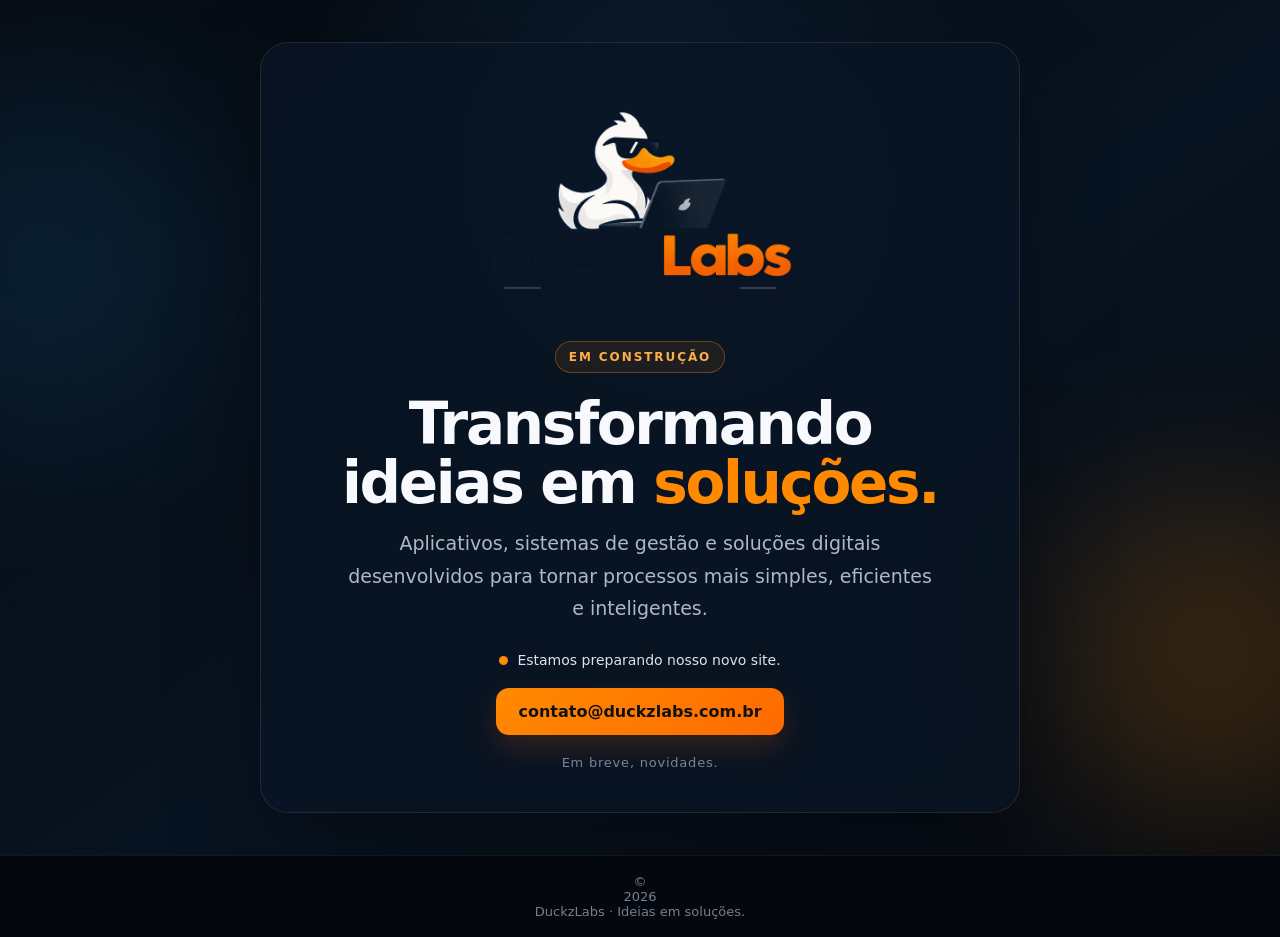
==== index.html @ 5539d2c0 "Oi" ====
<!doctype html>
<html lang="pt-BR">
<head>
  <meta charset="utf-8">
  <meta name="viewport" content="width=device-width, initial-scale=1">
  <meta name="theme-color" content="#07111f">
  <meta name="description" content="DuckzLabs — aplicativos, sistemas de gestão e soluções digitais sob medida.">
  <title>DuckzLabs | Ideias em soluções</title>
  <link rel="icon" href="duckzlabs-logo.png">
  <link rel="stylesheet" href="style.css">
</head>
<body>
  <main class="hero">
    <div class="glow glow-one"></div>
    <div class="glow glow-two"></div>

    <section class="card">
      <img class="logo" src="duckzlabs-logo.png" alt="DuckzLabs">
      <span class="badge">EM CONSTRUÇÃO</span>

      <h1>Transformando ideias em <span>soluções.</span></h1>

      <p class="lead">
        Aplicativos, sistemas de gestão e soluções digitais desenvolvidos
        para tornar processos mais simples, eficientes e inteligentes.
      </p>

      <div class="status">
        <span class="dot"></span>
        Estamos preparando nosso novo site.
      </div>

      <a class="button" href="mailto:contato@duckzlabs.com.br">
        contato@duckzlabs.com.br
      </a>

      <p class="soon">Em breve, novidades.</p>
    </section>
  </main>

  <footer>
    © <span id="year"></span> DuckzLabs · Ideias em soluções.
  </footer>

  <script>
    document.getElementById("year").textContent = new Date().getFullYear();
  </script>
</body>
</html>
---- style.css ----
* {
  box-sizing: border-box;
}

:root {
  --bg: #050b13;
  --panel: rgba(10, 21, 36, .78);
  --navy: #0d2035;
  --text: #f7f9fc;
  --muted: #aeb9c7;
  --orange: #ff8a00;
  --orange2: #ff6a00;
  --border: rgba(255,255,255,.09);
}

html, body {
  margin: 0;
  min-height: 100%;
  font-family: Inter, ui-sans-serif, system-ui, -apple-system, BlinkMacSystemFont,
    "Segoe UI", sans-serif;
  background: var(--bg);
  color: var(--text);
}

body {
  min-height: 100vh;
  display: flex;
  flex-direction: column;
  overflow-x: hidden;
}

.hero {
  position: relative;
  min-height: calc(100vh - 62px);
  display: grid;
  place-items: center;
  padding: 42px 20px;
  overflow: hidden;
  background:
    radial-gradient(circle at 50% 15%, rgba(30, 75, 115, .25), transparent 35%),
    linear-gradient(145deg, #050a11 0%, #081321 55%, #050a11 100%);
}

.glow {
  position: absolute;
  border-radius: 999px;
  filter: blur(90px);
  opacity: .2;
  pointer-events: none;
}

.glow-one {
  width: 330px;
  height: 330px;
  background: var(--orange);
  right: -100px;
  bottom: 4%;
}

.glow-two {
  width: 380px;
  height: 380px;
  background: #1b6397;
  left: -150px;
  top: 8%;
}

.card {
  position: relative;
  z-index: 1;
  width: min(760px, 100%);
  padding: 46px 38px 42px;
  text-align: center;
  border: 1px solid var(--border);
  border-radius: 28px;
  background: var(--panel);
  box-shadow: 0 30px 90px rgba(0,0,0,.35);
  backdrop-filter: blur(16px);
}

.logo {
  display: block;
  width: min(390px, 90%);
  max-height: 230px;
  object-fit: contain;
  margin: 0 auto 22px;
  border-radius: 18px;
}

.badge {
  display: inline-block;
  padding: 8px 13px;
  border: 1px solid rgba(255,138,0,.35);
  border-radius: 999px;
  background: rgba(255,138,0,.09);
  color: #ffad49;
  font-size: 12px;
  font-weight: 800;
  letter-spacing: .16em;
}

h1 {
  margin: 22px auto 14px;
  max-width: 650px;
  font-size: clamp(34px, 6vw, 58px);
  line-height: 1.02;
  letter-spacing: -.04em;
}

h1 span {
  color: var(--orange);
}

.lead {
  max-width: 600px;
  margin: 0 auto;
  color: var(--muted);
  font-size: clamp(16px, 2.4vw, 19px);
  line-height: 1.7;
}

.status {
  display: flex;
  justify-content: center;
  align-items: center;
  gap: 9px;
  margin: 28px 0 20px;
  color: #dbe3ed;
  font-size: 14px;
}

.dot {
  width: 9px;
  height: 9px;
  border-radius: 50%;
  background: var(--orange);
  box-shadow: 0 0 0 0 rgba(255,138,0,.5);
  animation: pulse 2s infinite;
}

.button {
  display: inline-block;
  padding: 14px 22px;
  border-radius: 13px;
  background: linear-gradient(135deg, var(--orange), var(--orange2));
  color: #111;
  text-decoration: none;
  font-weight: 800;
  transition: transform .2s ease, box-shadow .2s ease;
  box-shadow: 0 12px 30px rgba(255,106,0,.18);
}

.button:hover {
  transform: translateY(-2px);
  box-shadow: 0 16px 36px rgba(255,106,0,.28);
}

.soon {
  margin: 20px 0 0;
  color: #778596;
  font-size: 13px;
  letter-spacing: .06em;
}

footer {
  min-height: 62px;
  display: grid;
  place-items: center;
  padding: 18px;
  border-top: 1px solid rgba(255,255,255,.06);
  background: #04080e;
  color: #718092;
  text-align: center;
  font-size: 13px;
}

@keyframes pulse {
  0% { box-shadow: 0 0 0 0 rgba(255,138,0,.5); }
  70% { box-shadow: 0 0 0 9px rgba(255,138,0,0); }
  100% { box-shadow: 0 0 0 0 rgba(255,138,0,0); }
}

@media (max-width: 600px) {
  .hero { padding: 20px 14px; }
  .card { padding: 28px 18px 30px; border-radius: 22px; }
  .logo { width: 95%; }
}
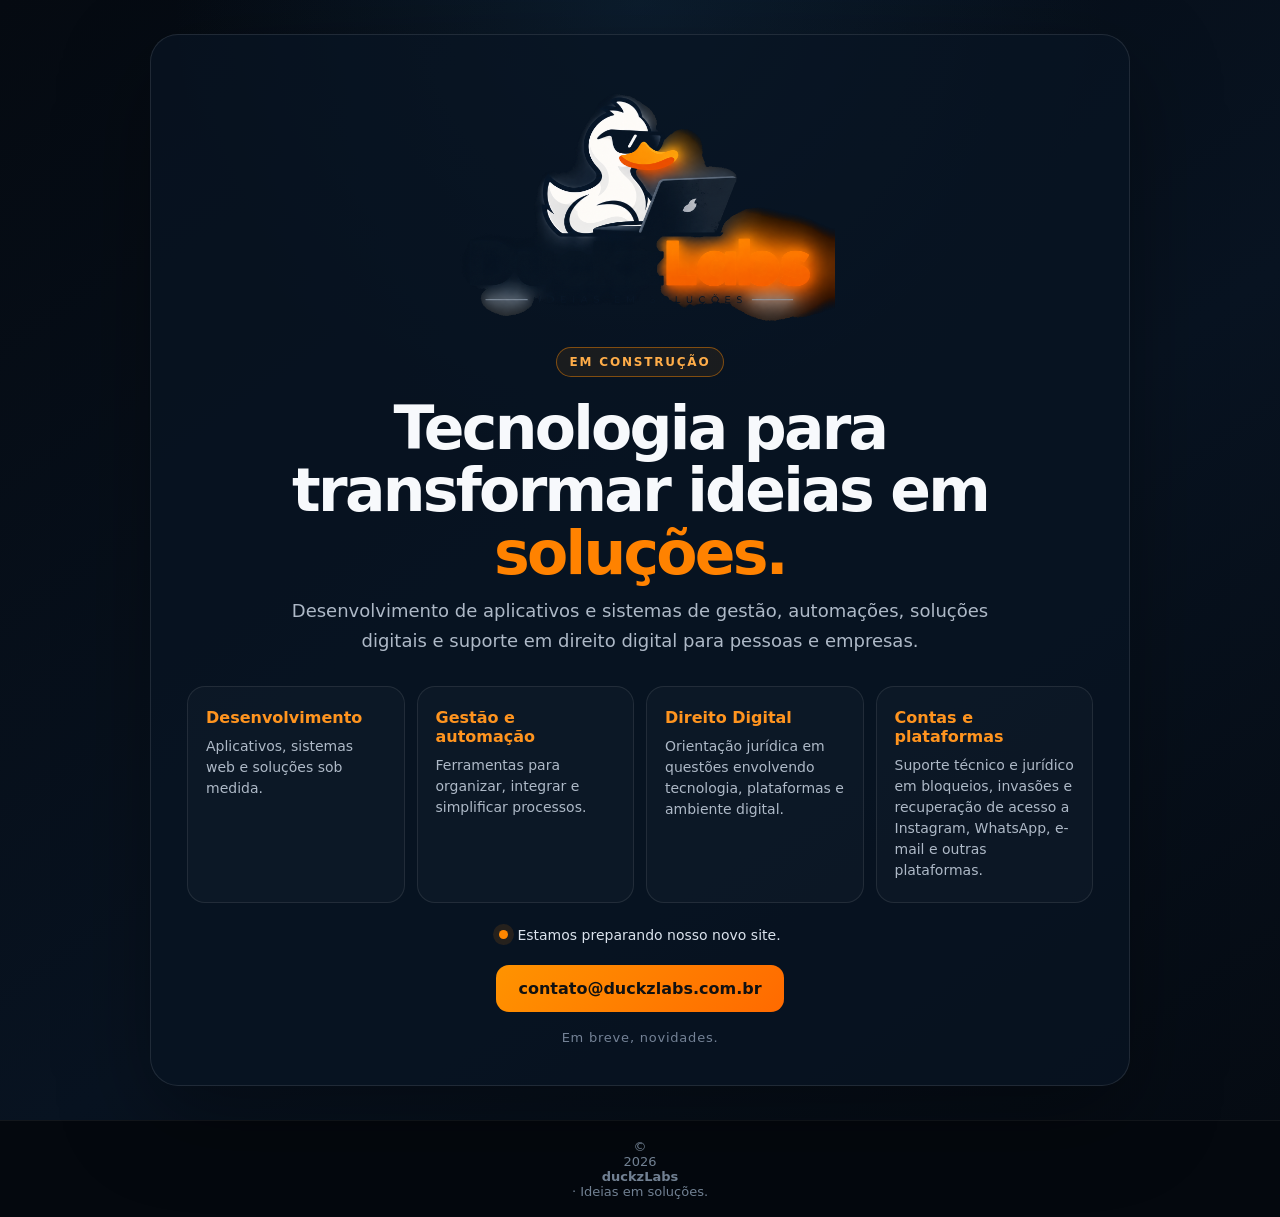
==== commit afa64ad8: "Atualização site duckzLabs v2" ====
--- a/index.html
+++ b/index.html
@@ -1,49 +1,21 @@
-<!doctype html>
-<html lang="pt-BR">
-<head>
-  <meta charset="utf-8">
-  <meta name="viewport" content="width=device-width, initial-scale=1">
-  <meta name="theme-color" content="#07111f">
-  <meta name="description" content="DuckzLabs — aplicativos, sistemas de gestão e soluções digitais sob medida.">
-  <title>DuckzLabs | Ideias em soluções</title>
-  <link rel="icon" href="duckzlabs-logo.png">
-  <link rel="stylesheet" href="style.css">
-</head>
-<body>
-  <main class="hero">
-    <div class="glow glow-one"></div>
-    <div class="glow glow-two"></div>
-
-    <section class="card">
-      <img class="logo" src="duckzlabs-logo.png" alt="DuckzLabs">
-      <span class="badge">EM CONSTRUÇÃO</span>
-
-      <h1>Transformando ideias em <span>soluções.</span></h1>
-
-      <p class="lead">
-        Aplicativos, sistemas de gestão e soluções digitais desenvolvidos
-        para tornar processos mais simples, eficientes e inteligentes.
-      </p>
-
-      <div class="status">
-        <span class="dot"></span>
-        Estamos preparando nosso novo site.
-      </div>
-
-      <a class="button" href="mailto:contato@duckzlabs.com.br">
-        contato@duckzlabs.com.br
-      </a>
-
-      <p class="soon">Em breve, novidades.</p>
-    </section>
-  </main>
-
-  <footer>
-    © <span id="year"></span> DuckzLabs · Ideias em soluções.
-  </footer>
-
-  <script>
-    document.getElementById("year").textContent = new Date().getFullYear();
-  </script>
-</body>
-</html>
+<!doctype html><html lang="pt-BR"><head>
+<meta charset="utf-8"><meta name="viewport" content="width=device-width,initial-scale=1"><meta name="theme-color" content="#050b13">
+<title>duckzLabs | Tecnologia e Direito Digital</title>
+<meta name="description" content="duckzLabs: aplicativos, sistemas de gestão, automações, tecnologia e suporte em direito digital.">
+<link rel="icon" href="/favicon.ico" sizes="any"><link rel="icon" type="image/png" sizes="32x32" href="/favicon-32x32.png"><link rel="apple-touch-icon" href="/apple-touch-icon.png">
+<meta property="og:type" content="website"><meta property="og:locale" content="pt_BR"><meta property="og:site_name" content="duckzLabs">
+<meta property="og:title" content="duckzLabs | Tecnologia e Direito Digital"><meta property="og:description" content="Aplicativos, sistemas de gestão, automações e suporte em direito digital.">
+<meta property="og:url" content="https://duckzlabs.com.br/"><meta property="og:image" content="https://duckzlabs.com.br/og-image.jpg"><meta property="og:image:width" content="1200"><meta property="og:image:height" content="630"><meta name="twitter:card" content="summary_large_image">
+<link rel="stylesheet" href="style.css"></head><body><main><section class="hero">
+<img class="brand" src="duckzlabs-logo-transparent.png" alt="duckzLabs"><span class="badge">EM CONSTRUÇÃO</span>
+<h1>Tecnologia para transformar ideias em <em>soluções.</em></h1>
+<p class="intro">Desenvolvimento de aplicativos e sistemas de gestão, automações, soluções digitais e suporte em direito digital para pessoas e empresas.</p>
+<div class="services">
+<article><b>Desenvolvimento</b><span>Aplicativos, sistemas web e soluções sob medida.</span></article>
+<article><b>Gestão e automação</b><span>Ferramentas para organizar, integrar e simplificar processos.</span></article>
+<article><b>Direito Digital</b><span>Orientação jurídica em questões envolvendo tecnologia, plataformas e ambiente digital.</span></article>
+<article><b>Contas e plataformas</b><span>Suporte técnico e jurídico em bloqueios, invasões e recuperação de acesso a Instagram, WhatsApp, e-mail e outras plataformas.</span></article>
+</div><p class="status"><i></i> Estamos preparando nosso novo site.</p>
+<a class="cta" href="mailto:contato@duckzlabs.com.br">contato@duckzlabs.com.br</a><p class="soon">Em breve, novidades.</p>
+</section></main><footer>© <span id="year"></span> <strong>duckzLabs</strong> · Ideias em soluções.</footer>
+<script>document.getElementById("year").textContent=new Date().getFullYear()</script></body></html>
--- a/style.css
+++ b/style.css
@@ -1,187 +1 @@
-* {
-  box-sizing: border-box;
-}
-
-:root {
-  --bg: #050b13;
-  --panel: rgba(10, 21, 36, .78);
-  --navy: #0d2035;
-  --text: #f7f9fc;
-  --muted: #aeb9c7;
-  --orange: #ff8a00;
-  --orange2: #ff6a00;
-  --border: rgba(255,255,255,.09);
-}
-
-html, body {
-  margin: 0;
-  min-height: 100%;
-  font-family: Inter, ui-sans-serif, system-ui, -apple-system, BlinkMacSystemFont,
-    "Segoe UI", sans-serif;
-  background: var(--bg);
-  color: var(--text);
-}
-
-body {
-  min-height: 100vh;
-  display: flex;
-  flex-direction: column;
-  overflow-x: hidden;
-}
-
-.hero {
-  position: relative;
-  min-height: calc(100vh - 62px);
-  display: grid;
-  place-items: center;
-  padding: 42px 20px;
-  overflow: hidden;
-  background:
-    radial-gradient(circle at 50% 15%, rgba(30, 75, 115, .25), transparent 35%),
-    linear-gradient(145deg, #050a11 0%, #081321 55%, #050a11 100%);
-}
-
-.glow {
-  position: absolute;
-  border-radius: 999px;
-  filter: blur(90px);
-  opacity: .2;
-  pointer-events: none;
-}
-
-.glow-one {
-  width: 330px;
-  height: 330px;
-  background: var(--orange);
-  right: -100px;
-  bottom: 4%;
-}
-
-.glow-two {
-  width: 380px;
-  height: 380px;
-  background: #1b6397;
-  left: -150px;
-  top: 8%;
-}
-
-.card {
-  position: relative;
-  z-index: 1;
-  width: min(760px, 100%);
-  padding: 46px 38px 42px;
-  text-align: center;
-  border: 1px solid var(--border);
-  border-radius: 28px;
-  background: var(--panel);
-  box-shadow: 0 30px 90px rgba(0,0,0,.35);
-  backdrop-filter: blur(16px);
-}
-
-.logo {
-  display: block;
-  width: min(390px, 90%);
-  max-height: 230px;
-  object-fit: contain;
-  margin: 0 auto 22px;
-  border-radius: 18px;
-}
-
-.badge {
-  display: inline-block;
-  padding: 8px 13px;
-  border: 1px solid rgba(255,138,0,.35);
-  border-radius: 999px;
-  background: rgba(255,138,0,.09);
-  color: #ffad49;
-  font-size: 12px;
-  font-weight: 800;
-  letter-spacing: .16em;
-}
-
-h1 {
-  margin: 22px auto 14px;
-  max-width: 650px;
-  font-size: clamp(34px, 6vw, 58px);
-  line-height: 1.02;
-  letter-spacing: -.04em;
-}
-
-h1 span {
-  color: var(--orange);
-}
-
-.lead {
-  max-width: 600px;
-  margin: 0 auto;
-  color: var(--muted);
-  font-size: clamp(16px, 2.4vw, 19px);
-  line-height: 1.7;
-}
-
-.status {
-  display: flex;
-  justify-content: center;
-  align-items: center;
-  gap: 9px;
-  margin: 28px 0 20px;
-  color: #dbe3ed;
-  font-size: 14px;
-}
-
-.dot {
-  width: 9px;
-  height: 9px;
-  border-radius: 50%;
-  background: var(--orange);
-  box-shadow: 0 0 0 0 rgba(255,138,0,.5);
-  animation: pulse 2s infinite;
-}
-
-.button {
-  display: inline-block;
-  padding: 14px 22px;
-  border-radius: 13px;
-  background: linear-gradient(135deg, var(--orange), var(--orange2));
-  color: #111;
-  text-decoration: none;
-  font-weight: 800;
-  transition: transform .2s ease, box-shadow .2s ease;
-  box-shadow: 0 12px 30px rgba(255,106,0,.18);
-}
-
-.button:hover {
-  transform: translateY(-2px);
-  box-shadow: 0 16px 36px rgba(255,106,0,.28);
-}
-
-.soon {
-  margin: 20px 0 0;
-  color: #778596;
-  font-size: 13px;
-  letter-spacing: .06em;
-}
-
-footer {
-  min-height: 62px;
-  display: grid;
-  place-items: center;
-  padding: 18px;
-  border-top: 1px solid rgba(255,255,255,.06);
-  background: #04080e;
-  color: #718092;
-  text-align: center;
-  font-size: 13px;
-}
-
-@keyframes pulse {
-  0% { box-shadow: 0 0 0 0 rgba(255,138,0,.5); }
-  70% { box-shadow: 0 0 0 9px rgba(255,138,0,0); }
-  100% { box-shadow: 0 0 0 0 rgba(255,138,0,0); }
-}
-
-@media (max-width: 600px) {
-  .hero { padding: 20px 14px; }
-  .card { padding: 28px 18px 30px; border-radius: 22px; }
-  .logo { width: 95%; }
-}
+*{box-sizing:border-box}html,body{margin:0;min-height:100%;font-family:Inter,ui-sans-serif,system-ui,-apple-system,"Segoe UI",sans-serif;background:#050b13;color:#f7f9fc}body{min-height:100vh;background:radial-gradient(circle at 50% 0,rgba(29,76,116,.24),transparent 34%),linear-gradient(145deg,#050a11,#081321 55%,#050a11)}main{min-height:calc(100vh - 64px);display:grid;place-items:center;padding:34px 18px}.hero{width:min(980px,100%);text-align:center;padding:40px 36px;border:1px solid rgba(255,255,255,.1);border-radius:28px;background:rgba(9,20,35,.76);box-shadow:0 30px 90px rgba(0,0,0,.35)}.brand{display:block;width:min(440px,92%);max-height:260px;object-fit:contain;margin:0 auto 12px}.badge{display:inline-block;padding:7px 13px;border:1px solid rgba(255,138,0,.45);border-radius:999px;color:#ffad49;background:rgba(255,138,0,.08);font-size:12px;font-weight:800;letter-spacing:.15em}h1{max-width:780px;margin:20px auto 12px;font-size:clamp(35px,6vw,60px);line-height:1.04;letter-spacing:-.045em}h1 em{font-style:normal;color:#ff8200}.intro{max-width:760px;margin:0 auto;color:#aeb9c7;font-size:18px;line-height:1.65}.services{display:grid;grid-template-columns:repeat(4,1fr);gap:12px;margin:30px 0 24px;text-align:left}.services article{padding:21px 18px;border:1px solid rgba(255,255,255,.09);border-radius:18px;background:rgba(255,255,255,.025)}.services b{display:block;margin-bottom:9px;color:#ff941f}.services span{color:#aeb9c7;font-size:14px;line-height:1.5}.status{display:flex;align-items:center;justify-content:center;gap:9px;color:#dbe3ed;font-size:14px}.status i{width:9px;height:9px;border-radius:50%;background:#ff8700;box-shadow:0 0 0 6px rgba(255,135,0,.12)}.cta{display:inline-block;margin-top:8px;padding:14px 22px;border-radius:13px;background:linear-gradient(135deg,#ff9300,#ff6a00);color:#111;text-decoration:none;font-weight:800}.soon{color:#748296;font-size:13px;letter-spacing:.06em;margin:18px 0 0}footer{min-height:64px;display:grid;place-items:center;padding:18px;border-top:1px solid rgba(255,255,255,.06);background:#04080e;color:#718092;text-align:center;font-size:13px}@media(max-width:800px){.services{grid-template-columns:1fr 1fr}}@media(max-width:520px){main{padding:14px}.hero{padding:27px 16px}.brand{width:100%;max-height:200px}.services{grid-template-columns:1fr}.intro{font-size:16px}h1{font-size:38px}}
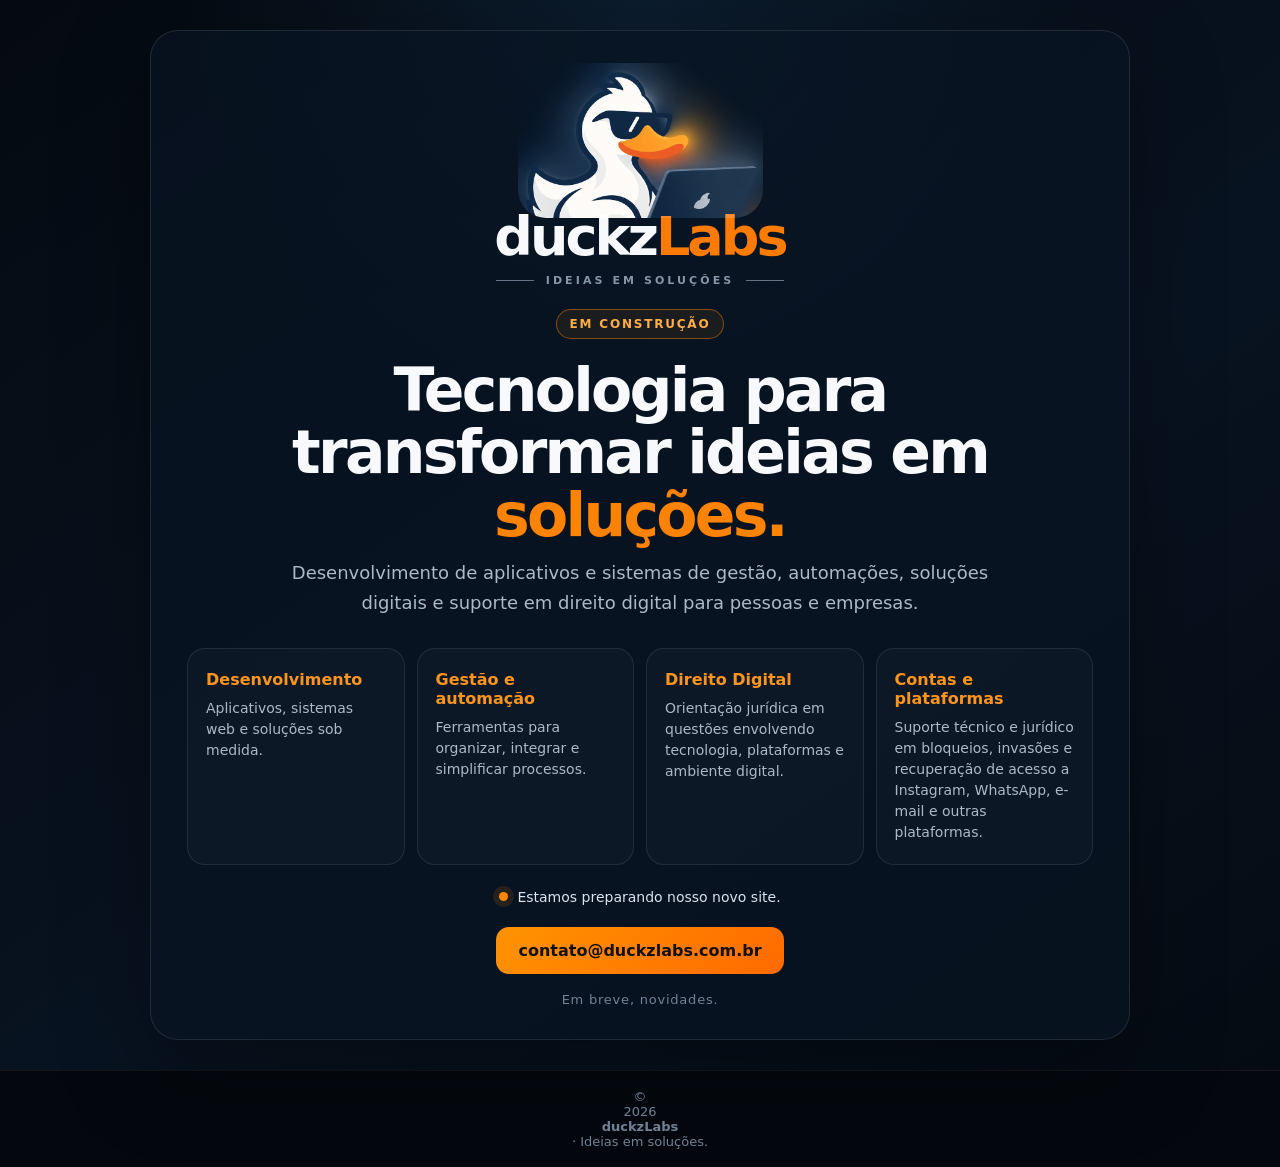
==== commit 60e48d9d: "Atualização site duckzLabs v2" ====
--- a/index.html
+++ b/index.html
@@ -5,9 +5,15 @@
 <link rel="icon" href="/favicon.ico" sizes="any"><link rel="icon" type="image/png" sizes="32x32" href="/favicon-32x32.png"><link rel="apple-touch-icon" href="/apple-touch-icon.png">
 <meta property="og:type" content="website"><meta property="og:locale" content="pt_BR"><meta property="og:site_name" content="duckzLabs">
 <meta property="og:title" content="duckzLabs | Tecnologia e Direito Digital"><meta property="og:description" content="Aplicativos, sistemas de gestão, automações e suporte em direito digital.">
-<meta property="og:url" content="https://duckzlabs.com.br/"><meta property="og:image" content="https://duckzlabs.com.br/og-image.jpg"><meta property="og:image:width" content="1200"><meta property="og:image:height" content="630"><meta name="twitter:card" content="summary_large_image">
-<link rel="stylesheet" href="style.css"></head><body><main><section class="hero">
-<img class="brand" src="duckzlabs-logo-transparent.png" alt="duckzLabs"><span class="badge">EM CONSTRUÇÃO</span>
+<meta property="og:url" content="https://duckzlabs.com.br/"><meta property="og:image" content="https://duckzlabs.com.br/og-image.jpg"><meta name="twitter:card" content="summary_large_image">
+<link rel="stylesheet" href="style.css"></head><body>
+<main><section class="hero">
+<div class="identity">
+  <img src="duckz-mascot.jpg" alt="Mascote duckzLabs" class="mascot">
+  <div class="wordmark"><span>duckz</span><strong>Labs</strong></div>
+  <div class="tagline"><i></i> IDEIAS EM SOLUÇÕES <i></i></div>
+</div>
+<span class="badge">EM CONSTRUÇÃO</span>
 <h1>Tecnologia para transformar ideias em <em>soluções.</em></h1>
 <p class="intro">Desenvolvimento de aplicativos e sistemas de gestão, automações, soluções digitais e suporte em direito digital para pessoas e empresas.</p>
 <div class="services">
@@ -15,7 +21,10 @@
 <article><b>Gestão e automação</b><span>Ferramentas para organizar, integrar e simplificar processos.</span></article>
 <article><b>Direito Digital</b><span>Orientação jurídica em questões envolvendo tecnologia, plataformas e ambiente digital.</span></article>
 <article><b>Contas e plataformas</b><span>Suporte técnico e jurídico em bloqueios, invasões e recuperação de acesso a Instagram, WhatsApp, e-mail e outras plataformas.</span></article>
-</div><p class="status"><i></i> Estamos preparando nosso novo site.</p>
-<a class="cta" href="mailto:contato@duckzlabs.com.br">contato@duckzlabs.com.br</a><p class="soon">Em breve, novidades.</p>
-</section></main><footer>© <span id="year"></span> <strong>duckzLabs</strong> · Ideias em soluções.</footer>
+</div>
+<p class="status"><i></i> Estamos preparando nosso novo site.</p>
+<a class="cta" href="mailto:contato@duckzlabs.com.br">contato@duckzlabs.com.br</a>
+<p class="soon">Em breve, novidades.</p>
+</section></main>
+<footer>© <span id="year"></span> <strong>duckzLabs</strong> · Ideias em soluções.</footer>
 <script>document.getElementById("year").textContent=new Date().getFullYear()</script></body></html>
--- a/style.css
+++ b/style.css
@@ -1 +1 @@
-*{box-sizing:border-box}html,body{margin:0;min-height:100%;font-family:Inter,ui-sans-serif,system-ui,-apple-system,"Segoe UI",sans-serif;background:#050b13;color:#f7f9fc}body{min-height:100vh;background:radial-gradient(circle at 50% 0,rgba(29,76,116,.24),transparent 34%),linear-gradient(145deg,#050a11,#081321 55%,#050a11)}main{min-height:calc(100vh - 64px);display:grid;place-items:center;padding:34px 18px}.hero{width:min(980px,100%);text-align:center;padding:40px 36px;border:1px solid rgba(255,255,255,.1);border-radius:28px;background:rgba(9,20,35,.76);box-shadow:0 30px 90px rgba(0,0,0,.35)}.brand{display:block;width:min(440px,92%);max-height:260px;object-fit:contain;margin:0 auto 12px}.badge{display:inline-block;padding:7px 13px;border:1px solid rgba(255,138,0,.45);border-radius:999px;color:#ffad49;background:rgba(255,138,0,.08);font-size:12px;font-weight:800;letter-spacing:.15em}h1{max-width:780px;margin:20px auto 12px;font-size:clamp(35px,6vw,60px);line-height:1.04;letter-spacing:-.045em}h1 em{font-style:normal;color:#ff8200}.intro{max-width:760px;margin:0 auto;color:#aeb9c7;font-size:18px;line-height:1.65}.services{display:grid;grid-template-columns:repeat(4,1fr);gap:12px;margin:30px 0 24px;text-align:left}.services article{padding:21px 18px;border:1px solid rgba(255,255,255,.09);border-radius:18px;background:rgba(255,255,255,.025)}.services b{display:block;margin-bottom:9px;color:#ff941f}.services span{color:#aeb9c7;font-size:14px;line-height:1.5}.status{display:flex;align-items:center;justify-content:center;gap:9px;color:#dbe3ed;font-size:14px}.status i{width:9px;height:9px;border-radius:50%;background:#ff8700;box-shadow:0 0 0 6px rgba(255,135,0,.12)}.cta{display:inline-block;margin-top:8px;padding:14px 22px;border-radius:13px;background:linear-gradient(135deg,#ff9300,#ff6a00);color:#111;text-decoration:none;font-weight:800}.soon{color:#748296;font-size:13px;letter-spacing:.06em;margin:18px 0 0}footer{min-height:64px;display:grid;place-items:center;padding:18px;border-top:1px solid rgba(255,255,255,.06);background:#04080e;color:#718092;text-align:center;font-size:13px}@media(max-width:800px){.services{grid-template-columns:1fr 1fr}}@media(max-width:520px){main{padding:14px}.hero{padding:27px 16px}.brand{width:100%;max-height:200px}.services{grid-template-columns:1fr}.intro{font-size:16px}h1{font-size:38px}}+*{box-sizing:border-box}html,body{margin:0;min-height:100%;font-family:Inter,ui-sans-serif,system-ui,-apple-system,"Segoe UI",sans-serif;background:#050b13;color:#f7f9fc}body{background:radial-gradient(circle at 50% 0,rgba(29,76,116,.24),transparent 34%),linear-gradient(145deg,#050a11,#081321 55%,#050a11)}main{min-height:calc(100vh - 64px);display:grid;place-items:center;padding:30px 18px}.hero{width:min(980px,100%);text-align:center;padding:32px 36px;border:1px solid rgba(255,255,255,.1);border-radius:28px;background:rgba(9,20,35,.76);box-shadow:0 30px 90px rgba(0,0,0,.35)}.identity{margin:0 auto 22px}.mascot{display:block;width:245px;height:155px;object-fit:cover;object-position:center 30%;margin:0 auto -8px;border-radius:28px;mix-blend-mode:screen}.wordmark{font-size:54px;font-weight:900;line-height:1;letter-spacing:-.055em}.wordmark span{color:#f7f9fc}.wordmark strong{color:#ff7b00}.tagline{display:flex;align-items:center;justify-content:center;gap:12px;margin-top:10px;color:#8795a8;font-size:11px;font-weight:700;letter-spacing:.28em}.tagline i{display:block;width:38px;height:1px;background:#647286}.badge{display:inline-block;padding:7px 13px;border:1px solid rgba(255,138,0,.45);border-radius:999px;color:#ffad49;background:rgba(255,138,0,.08);font-size:12px;font-weight:800;letter-spacing:.15em}h1{max-width:780px;margin:20px auto 12px;font-size:clamp(35px,6vw,60px);line-height:1.04;letter-spacing:-.045em}h1 em{font-style:normal;color:#ff8200}.intro{max-width:760px;margin:0 auto;color:#aeb9c7;font-size:18px;line-height:1.65}.services{display:grid;grid-template-columns:repeat(4,1fr);gap:12px;margin:30px 0 24px;text-align:left}.services article{padding:21px 18px;border:1px solid rgba(255,255,255,.09);border-radius:18px;background:rgba(255,255,255,.025)}.services b{display:block;margin-bottom:9px;color:#ff941f}.services span{color:#aeb9c7;font-size:14px;line-height:1.5}.status{display:flex;align-items:center;justify-content:center;gap:9px;color:#dbe3ed;font-size:14px}.status>i{width:9px;height:9px;border-radius:50%;background:#ff8700;box-shadow:0 0 0 6px rgba(255,135,0,.12)}.cta{display:inline-block;margin-top:8px;padding:14px 22px;border-radius:13px;background:linear-gradient(135deg,#ff9300,#ff6a00);color:#111;text-decoration:none;font-weight:800}.soon{color:#748296;font-size:13px;letter-spacing:.06em;margin:18px 0 0}footer{min-height:64px;display:grid;place-items:center;padding:18px;border-top:1px solid rgba(255,255,255,.06);background:#04080e;color:#718092;text-align:center;font-size:13px}@media(max-width:800px){.services{grid-template-columns:1fr 1fr}}@media(max-width:520px){main{padding:12px}.hero{padding:24px 15px}.services{grid-template-columns:1fr}.intro{font-size:16px}h1{font-size:38px}.wordmark{font-size:44px}.mascot{width:210px;height:135px}}
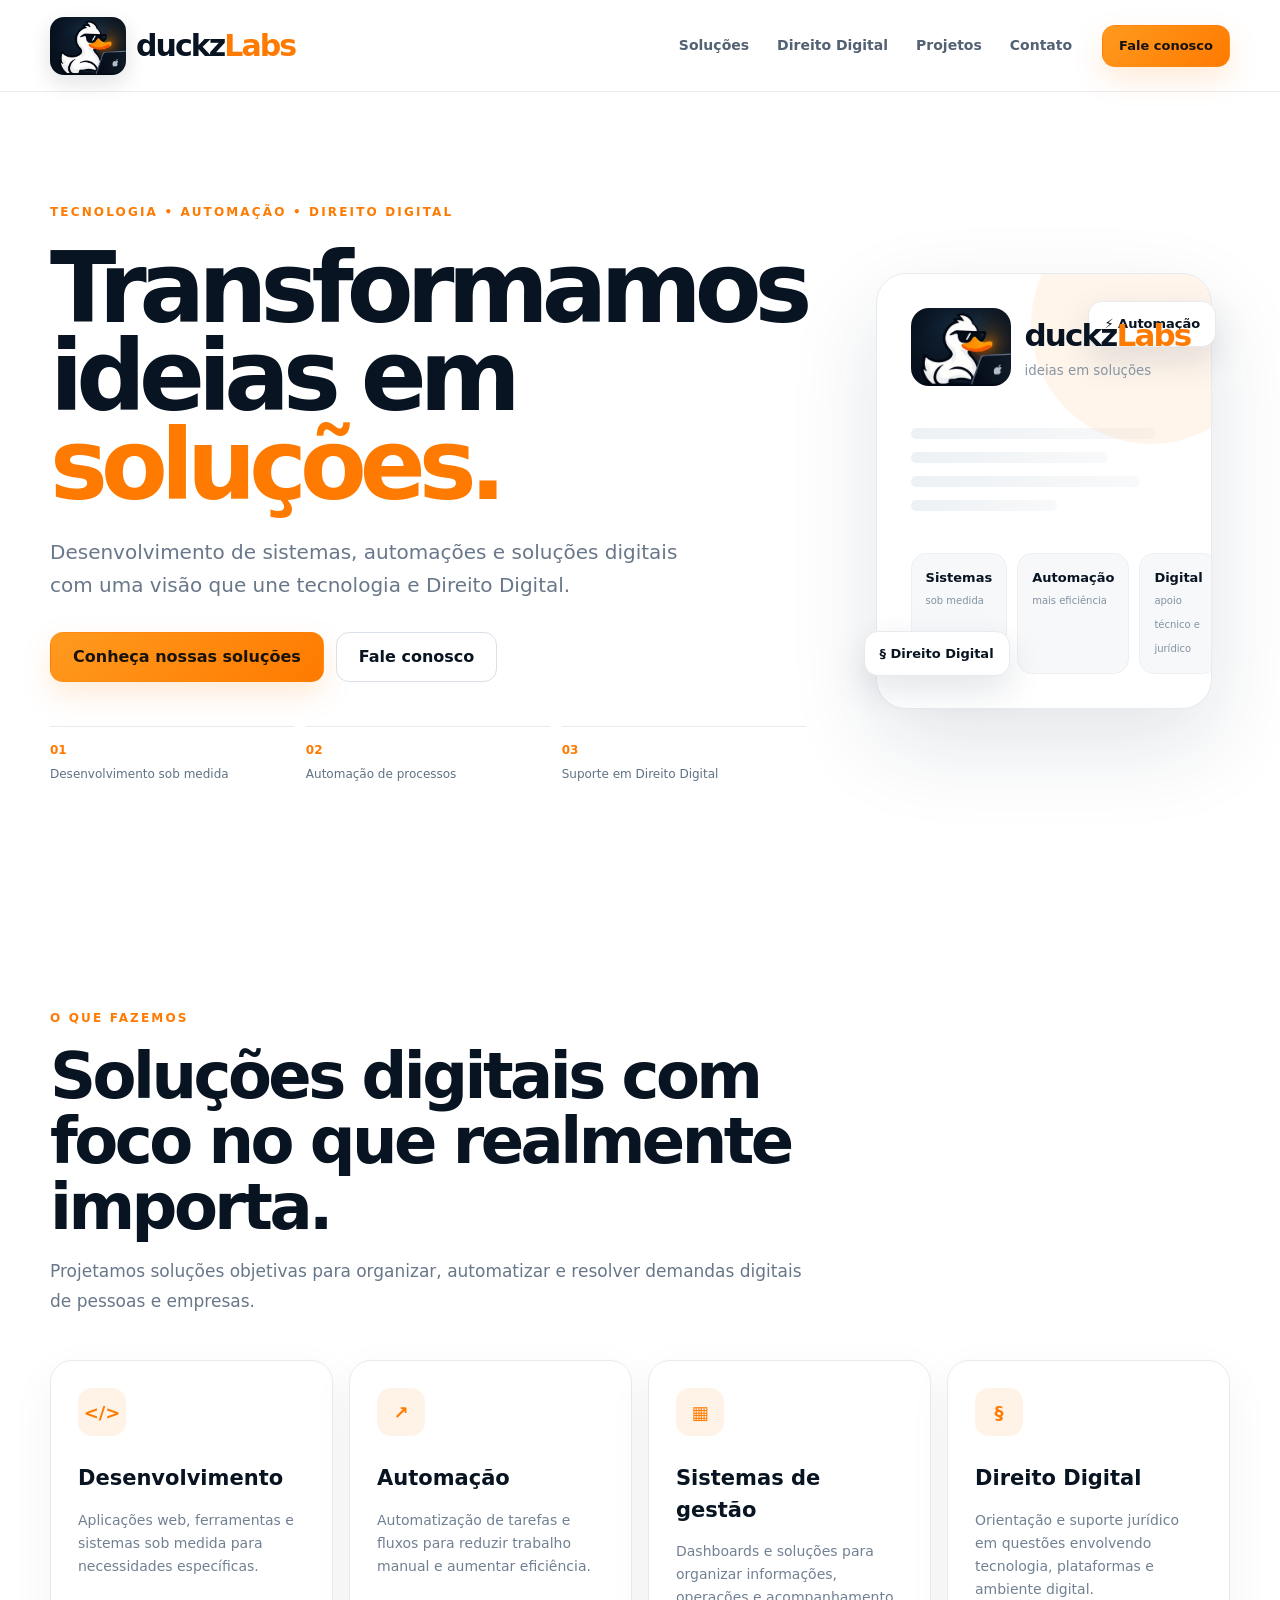
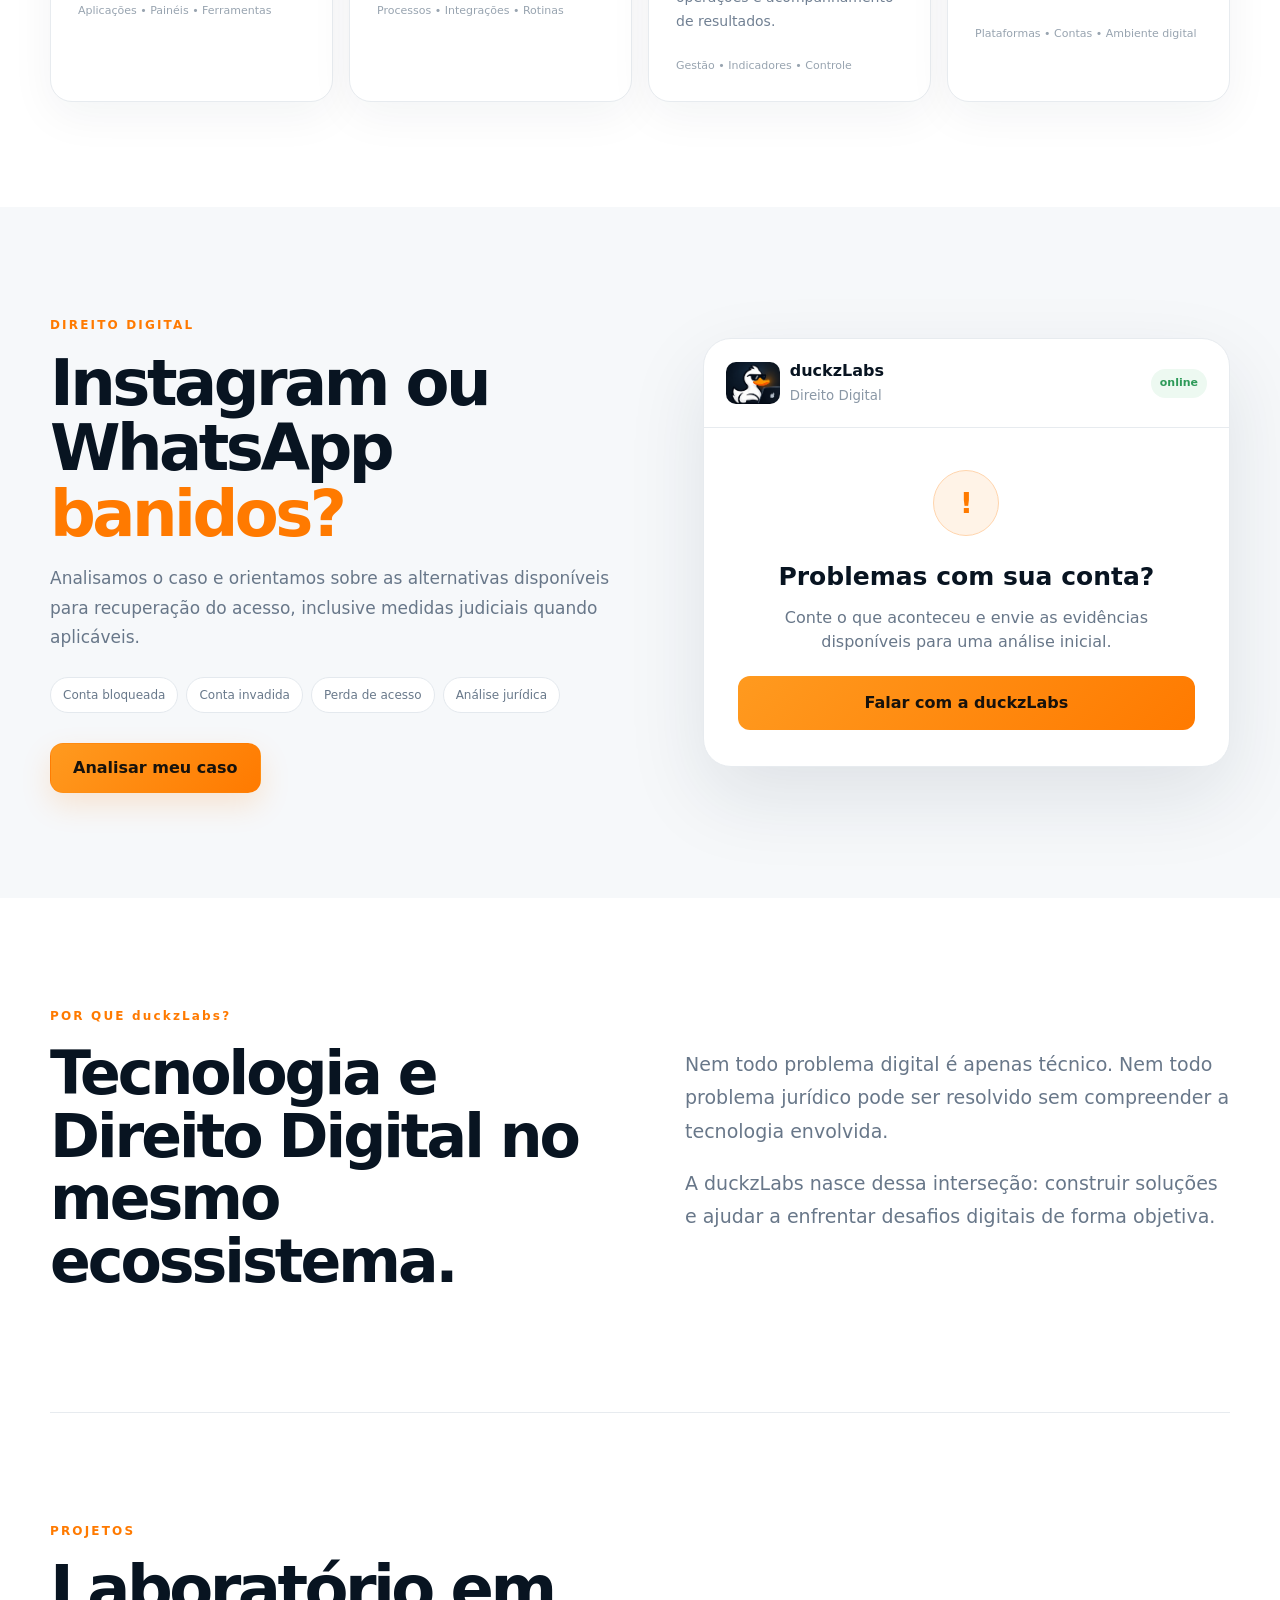
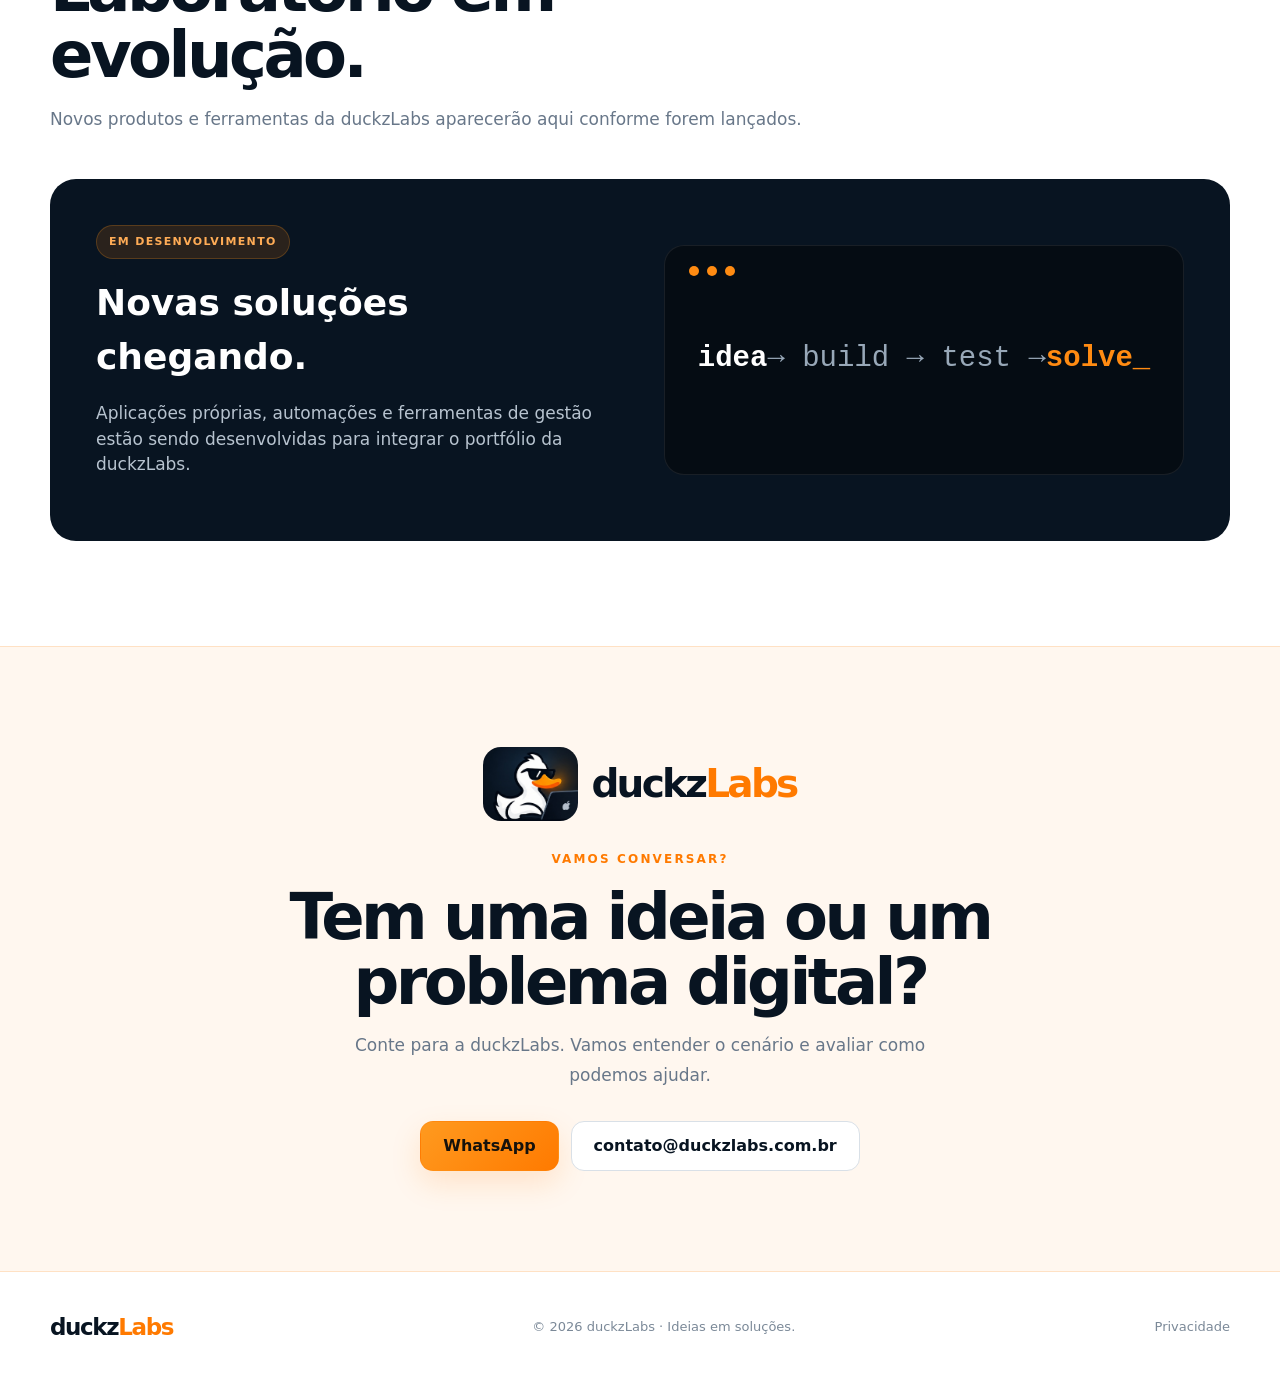
==== commit 0a593bf3: "Atualiza site duckzLabs para versão clara" ====
--- a/index.html
+++ b/index.html
@@ -1,30 +1,16 @@
-<!doctype html><html lang="pt-BR"><head>
-<meta charset="utf-8"><meta name="viewport" content="width=device-width,initial-scale=1"><meta name="theme-color" content="#050b13">
-<title>duckzLabs | Tecnologia e Direito Digital</title>
-<meta name="description" content="duckzLabs: aplicativos, sistemas de gestão, automações, tecnologia e suporte em direito digital.">
-<link rel="icon" href="/favicon.ico" sizes="any"><link rel="icon" type="image/png" sizes="32x32" href="/favicon-32x32.png"><link rel="apple-touch-icon" href="/apple-touch-icon.png">
-<meta property="og:type" content="website"><meta property="og:locale" content="pt_BR"><meta property="og:site_name" content="duckzLabs">
-<meta property="og:title" content="duckzLabs | Tecnologia e Direito Digital"><meta property="og:description" content="Aplicativos, sistemas de gestão, automações e suporte em direito digital.">
-<meta property="og:url" content="https://duckzlabs.com.br/"><meta property="og:image" content="https://duckzlabs.com.br/og-image.jpg"><meta name="twitter:card" content="summary_large_image">
-<link rel="stylesheet" href="style.css"></head><body>
-<main><section class="hero">
-<div class="identity">
-  <img src="duckz-mascot.jpg" alt="Mascote duckzLabs" class="mascot">
-  <div class="wordmark"><span>duckz</span><strong>Labs</strong></div>
-  <div class="tagline"><i></i> IDEIAS EM SOLUÇÕES <i></i></div>
-</div>
-<span class="badge">EM CONSTRUÇÃO</span>
-<h1>Tecnologia para transformar ideias em <em>soluções.</em></h1>
-<p class="intro">Desenvolvimento de aplicativos e sistemas de gestão, automações, soluções digitais e suporte em direito digital para pessoas e empresas.</p>
-<div class="services">
-<article><b>Desenvolvimento</b><span>Aplicativos, sistemas web e soluções sob medida.</span></article>
-<article><b>Gestão e automação</b><span>Ferramentas para organizar, integrar e simplificar processos.</span></article>
-<article><b>Direito Digital</b><span>Orientação jurídica em questões envolvendo tecnologia, plataformas e ambiente digital.</span></article>
-<article><b>Contas e plataformas</b><span>Suporte técnico e jurídico em bloqueios, invasões e recuperação de acesso a Instagram, WhatsApp, e-mail e outras plataformas.</span></article>
-</div>
-<p class="status"><i></i> Estamos preparando nosso novo site.</p>
-<a class="cta" href="mailto:contato@duckzlabs.com.br">contato@duckzlabs.com.br</a>
-<p class="soon">Em breve, novidades.</p>
-</section></main>
-<footer>© <span id="year"></span> <strong>duckzLabs</strong> · Ideias em soluções.</footer>
-<script>document.getElementById("year").textContent=new Date().getFullYear()</script></body></html>+<!doctype html>
+<html lang="pt-BR"><head><meta charset="utf-8"><meta name="viewport" content="width=device-width,initial-scale=1"><meta name="theme-color" content="#ffffff">
+<title>duckzLabs | Tecnologia e Direito Digital</title><meta name="description" content="Sistemas, automações, desenvolvimento e suporte em Direito Digital. Ideias em soluções.">
+<link rel="icon" href="favicon.ico" sizes="any"><link rel="icon" type="image/png" sizes="32x32" href="favicon-32x32.png"><link rel="apple-touch-icon" href="apple-touch-icon.png">
+<meta property="og:type" content="website"><meta property="og:locale" content="pt_BR"><meta property="og:site_name" content="duckzLabs"><meta property="og:title" content="duckzLabs | Tecnologia e Direito Digital"><meta property="og:description" content="Sistemas, automações, desenvolvimento e suporte em Direito Digital."><meta property="og:url" content="https://duckzlabs.com.br/"><meta property="og:image" content="https://duckzlabs.com.br/og-image-v3.jpg"><meta name="twitter:card" content="summary_large_image"><link rel="stylesheet" href="style.css">
+<script async src="https://www.googletagmanager.com/gtag/js?id=G-5ZG85JKXTR"></script><script>window.dataLayer=window.dataLayer||[];function gtag(){dataLayer.push(arguments)}gtag('js',new Date());gtag('config','G-5ZG85JKXTR');</script></head><body>
+<header class="topbar"><a class="brand" href="#inicio" aria-label="duckzLabs"><img src="duckz-header-mascot.jpg" alt="" class="brand-mascot"><span class="brand-wordmark"><span>duckz</span><strong>Labs</strong></span></a><nav><a href="#solucoes">Soluções</a><a href="#direito-digital">Direito Digital</a><a href="#projetos">Projetos</a><a href="#contato">Contato</a></nav><a class="btn btn-small" href="https://wa.me/5554999595704?text=Ol%C3%A1%21%20Vim%20pelo%20site%20da%20duckzLabs%20e%20gostaria%20de%20conversar." target="_blank" rel="noopener">Fale conosco</a></header>
+<main>
+<section class="hero" id="inicio"><div class="hero-copy"><span class="eyebrow">TECNOLOGIA • AUTOMAÇÃO • DIREITO DIGITAL</span><h1>Transformamos ideias em <span>soluções.</span></h1><p>Desenvolvimento de sistemas, automações e soluções digitais com uma visão que une tecnologia e Direito Digital.</p><div class="hero-actions"><a class="btn" href="#solucoes">Conheça nossas soluções</a><a class="btn btn-outline" href="https://wa.me/5554999595704?text=Ol%C3%A1%21%20Vim%20pelo%20site%20da%20duckzLabs%20e%20gostaria%20de%20conversar." target="_blank" rel="noopener">Fale conosco</a></div><div class="hero-points"><span><b>01</b> Desenvolvimento sob medida</span><span><b>02</b> Automação de processos</span><span><b>03</b> Suporte em Direito Digital</span></div></div>
+<div class="hero-visual"><div class="hero-card hero-card-main"><div class="hero-brand"><img src="duckz-header-mascot.jpg" alt="" class="hero-duck"><div><div class="mini-wordmark"><span>duckz</span><strong>Labs</strong></div><small>ideias em soluções</small></div></div><div class="dash-lines"><span></span><span></span><span></span><span></span></div><div class="mini-grid"><div><strong>Sistemas</strong><small>sob medida</small></div><div><strong>Automação</strong><small>mais eficiência</small></div><div><strong>Digital</strong><small>apoio técnico e jurídico</small></div></div></div><div class="floating-card fc-one">⚡ Automação</div><div class="floating-card fc-two">§ Direito Digital</div></div></section>
+<section class="section" id="solucoes"><div class="section-head"><span class="kicker">O QUE FAZEMOS</span><h2>Soluções digitais com foco no que realmente importa.</h2><p>Projetamos soluções objetivas para organizar, automatizar e resolver demandas digitais de pessoas e empresas.</p></div><div class="services"><article class="service-card"><div class="service-icon">&lt;/&gt;</div><h3>Desenvolvimento</h3><p>Aplicações web, ferramentas e sistemas sob medida para necessidades específicas.</p><span>Aplicações • Painéis • Ferramentas</span></article><article class="service-card"><div class="service-icon">↗</div><h3>Automação</h3><p>Automatização de tarefas e fluxos para reduzir trabalho manual e aumentar eficiência.</p><span>Processos • Integrações • Rotinas</span></article><article class="service-card"><div class="service-icon">▦</div><h3>Sistemas de gestão</h3><p>Dashboards e soluções para organizar informações, operações e acompanhamento de resultados.</p><span>Gestão • Indicadores • Controle</span></article><article class="service-card"><div class="service-icon">§</div><h3>Direito Digital</h3><p>Orientação e suporte jurídico em questões envolvendo tecnologia, plataformas e ambiente digital.</p><span>Plataformas • Contas • Ambiente digital</span></article></div></section>
+<section class="section digital-section" id="direito-digital"><div class="digital-copy"><span class="kicker">DIREITO DIGITAL</span><h2>Instagram ou WhatsApp <span>banidos?</span></h2><p>Analisamos o caso e orientamos sobre as alternativas disponíveis para recuperação do acesso, inclusive medidas judiciais quando aplicáveis.</p><div class="chips"><span>Conta bloqueada</span><span>Conta invadida</span><span>Perda de acesso</span><span>Análise jurídica</span></div><a class="btn" href="https://wa.me/5554999595704?text=Ol%C3%A1%21%20Vim%20pelo%20site%20da%20duckzLabs%20e%20gostaria%20de%20conversar." target="_blank" rel="noopener">Analisar meu caso</a></div><div class="support-card"><div class="support-top"><div class="support-logo"><img src="duckz-header-mascot.jpg" alt=""><div><b>duckzLabs</b><small>Direito Digital</small></div></div><span class="status-dot">online</span></div><div class="support-body"><div class="alert-circle">!</div><h3>Problemas com sua conta?</h3><p>Conte o que aconteceu e envie as evidências disponíveis para uma análise inicial.</p><a class="support-button" href="https://wa.me/5554999595704?text=Ol%C3%A1%21%20Vim%20pelo%20site%20da%20duckzLabs%20e%20gostaria%20de%20conversar." target="_blank" rel="noopener">Falar com a duckzLabs</a></div></div></section>
+<section class="section why"><div class="why-title"><span class="kicker">POR QUE duckzLabs?</span><h2>Tecnologia e Direito Digital no mesmo ecossistema.</h2></div><div class="why-copy"><p>Nem todo problema digital é apenas técnico. Nem todo problema jurídico pode ser resolvido sem compreender a tecnologia envolvida.</p><p>A duckzLabs nasce dessa interseção: construir soluções e ajudar a enfrentar desafios digitais de forma objetiva.</p></div></section>
+<section class="section" id="projetos"><div class="section-head"><span class="kicker">PROJETOS</span><h2>Laboratório em evolução.</h2><p>Novos produtos e ferramentas da duckzLabs aparecerão aqui conforme forem lançados.</p></div><div class="project-card"><div class="project-copy"><span class="project-badge">EM DESENVOLVIMENTO</span><h3>Novas soluções chegando.</h3><p>Aplicações próprias, automações e ferramentas de gestão estão sendo desenvolvidas para integrar o portfólio da duckzLabs.</p></div><div class="code-panel"><div class="code-top"><span></span><span></span><span></span></div><code><b>idea</b> → build → test → <strong>solve</strong><i>_</i></code></div></div></section>
+<section class="contact" id="contato"><div class="contact-inner"><div class="contact-brand"><img src="duckz-header-mascot.jpg" alt="" class="contact-duck"><div class="contact-wordmark"><span>duckz</span><strong>Labs</strong></div></div><span class="kicker">VAMOS CONVERSAR?</span><h2>Tem uma ideia ou um problema digital?</h2><p>Conte para a duckzLabs. Vamos entender o cenário e avaliar como podemos ajudar.</p><div class="contact-actions"><a class="btn" href="https://wa.me/5554999595704?text=Ol%C3%A1%21%20Vim%20pelo%20site%20da%20duckzLabs%20e%20gostaria%20de%20conversar." target="_blank" rel="noopener">WhatsApp</a><a class="btn btn-outline" href="mailto:contato@duckzlabs.com.br">contato@duckzlabs.com.br</a></div></div></section></main>
+<footer><div class="footer-brand"><span>duckz</span><strong>Labs</strong></div><div>© <span id="year"></span> duckzLabs · Ideias em soluções.</div><div class="footer-links"><a href="privacidade.html">Privacidade</a></div></footer><script src="script.js"></script></body></html>
--- a/style.css
+++ b/style.css
@@ -1 +1 @@
-*{box-sizing:border-box}html,body{margin:0;min-height:100%;font-family:Inter,ui-sans-serif,system-ui,-apple-system,"Segoe UI",sans-serif;background:#050b13;color:#f7f9fc}body{background:radial-gradient(circle at 50% 0,rgba(29,76,116,.24),transparent 34%),linear-gradient(145deg,#050a11,#081321 55%,#050a11)}main{min-height:calc(100vh - 64px);display:grid;place-items:center;padding:30px 18px}.hero{width:min(980px,100%);text-align:center;padding:32px 36px;border:1px solid rgba(255,255,255,.1);border-radius:28px;background:rgba(9,20,35,.76);box-shadow:0 30px 90px rgba(0,0,0,.35)}.identity{margin:0 auto 22px}.mascot{display:block;width:245px;height:155px;object-fit:cover;object-position:center 30%;margin:0 auto -8px;border-radius:28px;mix-blend-mode:screen}.wordmark{font-size:54px;font-weight:900;line-height:1;letter-spacing:-.055em}.wordmark span{color:#f7f9fc}.wordmark strong{color:#ff7b00}.tagline{display:flex;align-items:center;justify-content:center;gap:12px;margin-top:10px;color:#8795a8;font-size:11px;font-weight:700;letter-spacing:.28em}.tagline i{display:block;width:38px;height:1px;background:#647286}.badge{display:inline-block;padding:7px 13px;border:1px solid rgba(255,138,0,.45);border-radius:999px;color:#ffad49;background:rgba(255,138,0,.08);font-size:12px;font-weight:800;letter-spacing:.15em}h1{max-width:780px;margin:20px auto 12px;font-size:clamp(35px,6vw,60px);line-height:1.04;letter-spacing:-.045em}h1 em{font-style:normal;color:#ff8200}.intro{max-width:760px;margin:0 auto;color:#aeb9c7;font-size:18px;line-height:1.65}.services{display:grid;grid-template-columns:repeat(4,1fr);gap:12px;margin:30px 0 24px;text-align:left}.services article{padding:21px 18px;border:1px solid rgba(255,255,255,.09);border-radius:18px;background:rgba(255,255,255,.025)}.services b{display:block;margin-bottom:9px;color:#ff941f}.services span{color:#aeb9c7;font-size:14px;line-height:1.5}.status{display:flex;align-items:center;justify-content:center;gap:9px;color:#dbe3ed;font-size:14px}.status>i{width:9px;height:9px;border-radius:50%;background:#ff8700;box-shadow:0 0 0 6px rgba(255,135,0,.12)}.cta{display:inline-block;margin-top:8px;padding:14px 22px;border-radius:13px;background:linear-gradient(135deg,#ff9300,#ff6a00);color:#111;text-decoration:none;font-weight:800}.soon{color:#748296;font-size:13px;letter-spacing:.06em;margin:18px 0 0}footer{min-height:64px;display:grid;place-items:center;padding:18px;border-top:1px solid rgba(255,255,255,.06);background:#04080e;color:#718092;text-align:center;font-size:13px}@media(max-width:800px){.services{grid-template-columns:1fr 1fr}}@media(max-width:520px){main{padding:12px}.hero{padding:24px 15px}.services{grid-template-columns:1fr}.intro{font-size:16px}h1{font-size:38px}.wordmark{font-size:44px}.mascot{width:210px;height:135px}}+*{box-sizing:border-box}html{scroll-behavior:smooth}:root{--navy:#081421;--text:#102033;--muted:#687789;--orange:#ff7a00;--orange2:#ff9a1f;--line:#e7ebef;--soft:#f6f8fa;--white:#fff}body{margin:0;background:#fff;color:var(--text);font-family:Inter,ui-sans-serif,system-ui,-apple-system,"Segoe UI",sans-serif;line-height:1.5}a{color:inherit}.topbar{position:sticky;top:0;z-index:50;height:92px;display:flex;align-items:center;gap:30px;padding:0 max(24px,calc((100vw - 1180px)/2));background:rgba(255,255,255,.94);backdrop-filter:blur(16px);border-bottom:1px solid rgba(8,20,33,.08)}.brand{display:inline-flex;align-items:center;gap:10px;text-decoration:none;flex-shrink:0}.brand-mascot{width:76px;height:58px;object-fit:cover;border-radius:14px;display:block;box-shadow:0 8px 22px rgba(8,20,33,.12)}.brand-wordmark{display:inline-flex;align-items:baseline;font-size:30px;font-weight:900;letter-spacing:-.065em;line-height:1}.brand-wordmark>span{color:var(--navy)}.brand-wordmark strong{color:var(--orange)}.topbar nav{display:flex;gap:28px;margin-left:auto}.topbar nav a{text-decoration:none;color:#526173;font-size:14px;font-weight:650}.topbar nav a:hover{color:var(--navy)}.btn{display:inline-flex;align-items:center;justify-content:center;min-height:50px;padding:0 22px;border-radius:13px;background:linear-gradient(135deg,var(--orange2),var(--orange));color:#17120c;text-decoration:none;font-weight:850;border:1px solid rgba(255,122,0,.28);box-shadow:0 12px 30px rgba(255,122,0,.16);transition:.2s}.btn:hover{transform:translateY(-2px)}.btn-small{min-height:42px;padding:0 16px;font-size:13px}.btn-outline{background:#fff;color:var(--navy);border:1px solid #d9e0e7;box-shadow:none}.hero{width:min(1180px,calc(100% - 44px));margin:0 auto;min-height:calc(100vh - 92px);display:grid;grid-template-columns:1.05fr .95fr;gap:70px;align-items:center;padding:80px 0 90px}.eyebrow,.kicker{display:inline-block;color:var(--orange);font-size:12px;font-weight:900;letter-spacing:.18em}.hero h1{font-size:clamp(58px,7.6vw,104px);line-height:.91;letter-spacing:-.072em;margin:22px 0 26px;color:var(--navy)}.hero h1 span,.digital-copy h2 span{color:var(--orange)}.hero-copy>p{max-width:670px;color:var(--muted);font-size:20px;line-height:1.65}.hero-actions{display:flex;gap:12px;flex-wrap:wrap;margin-top:30px}.hero-points{display:grid;grid-template-columns:repeat(3,1fr);gap:12px;margin-top:44px}.hero-points span{display:flex;flex-direction:column;gap:6px;color:#607184;font-size:12px;border-top:1px solid var(--line);padding-top:14px}.hero-points b{color:var(--orange);font-size:12px}.hero-visual{position:relative;min-height:560px;display:grid;place-items:center}.hero-card{border:1px solid var(--line);background:#fff;border-radius:30px;box-shadow:0 35px 90px rgba(19,40,62,.12)}.hero-card-main{width:min(490px,100%);min-height:430px;padding:34px;position:relative;overflow:hidden}.hero-card-main:before{content:"";position:absolute;width:240px;height:240px;border-radius:50%;background:rgba(255,122,0,.08);right:-60px;top:-70px}.hero-brand{display:flex;align-items:center;gap:14px;position:relative;z-index:2}.hero-duck{width:100px;height:78px;border-radius:18px;object-fit:cover}.mini-wordmark{font-size:31px;font-weight:900;letter-spacing:-.06em}.mini-wordmark span{color:var(--navy)}.mini-wordmark strong{color:var(--orange)}.hero-brand small{color:#8795a4}.dash-lines{display:grid;gap:13px;margin:42px 0}.dash-lines span{display:block;height:11px;border-radius:20px;background:linear-gradient(90deg,#edf1f4,#f8f9fa)}.dash-lines span:nth-child(1){width:92%}.dash-lines span:nth-child(2){width:74%}.dash-lines span:nth-child(3){width:86%}.dash-lines span:nth-child(4){width:55%}.mini-grid{display:grid;grid-template-columns:repeat(3,1fr);gap:10px}.mini-grid div{padding:14px;border-radius:15px;background:var(--soft);border:1px solid #edf0f3}.mini-grid strong{display:block;font-size:13px;color:var(--navy)}.mini-grid small{color:#8391a1;font-size:10px}.floating-card{position:absolute;background:#fff;border:1px solid var(--line);border-radius:14px;padding:12px 15px;font-weight:800;color:var(--navy);box-shadow:0 14px 35px rgba(19,40,62,.12);font-size:13px}.fc-one{top:90px;right:-4px}.fc-two{bottom:95px;left:-12px}.section{width:min(1180px,calc(100% - 44px));margin:0 auto;padding:105px 0}.section-head{max-width:760px;margin-bottom:44px}.section h2,.contact h2{color:var(--navy);font-size:clamp(40px,5vw,66px);line-height:1.02;letter-spacing:-.055em;margin:15px 0 16px}.section-head p,.digital-copy>p,.why-copy p,.contact p{color:var(--muted);font-size:17px;line-height:1.75}.services{display:grid;grid-template-columns:repeat(4,1fr);gap:16px}.service-card{min-height:290px;padding:27px;border-radius:22px;border:1px solid var(--line);background:#fff;box-shadow:0 14px 45px rgba(19,40,62,.05);transition:.22s}.service-card:hover{transform:translateY(-5px);box-shadow:0 20px 55px rgba(19,40,62,.09);border-color:#ffd0a4}.service-icon{width:48px;height:48px;display:grid;place-items:center;border-radius:14px;background:#fff3e7;color:var(--orange);font-weight:900;font-size:18px}.service-card h3{font-size:21px;color:var(--navy);margin:27px 0 11px}.service-card p{color:#718093;font-size:14px;line-height:1.65}.service-card>span{display:block;margin-top:25px;color:#98a4b0;font-size:11px}.digital-section{display:grid;grid-template-columns:1.05fr .95fr;gap:70px;align-items:center;background:var(--soft);width:100%;max-width:none;padding-left:max(24px,calc((100vw - 1180px)/2));padding-right:max(24px,calc((100vw - 1180px)/2))}.digital-copy{max-width:650px}.digital-copy h2{font-size:clamp(42px,5vw,66px);line-height:1.02;letter-spacing:-.055em;margin:15px 0 16px;color:var(--navy)}.chips{display:flex;flex-wrap:wrap;gap:8px;margin:24px 0 30px}.chips span{padding:8px 12px;border-radius:999px;background:#fff;border:1px solid #e4e9ee;color:#69798b;font-size:12px}.support-card{background:#fff;border:1px solid var(--line);border-radius:28px;box-shadow:0 30px 80px rgba(19,40,62,.10);overflow:hidden}.support-top{display:flex;justify-content:space-between;align-items:center;padding:20px 22px;border-bottom:1px solid var(--line)}.support-logo{display:flex;align-items:center;gap:10px}.support-logo img{width:54px;height:42px;object-fit:cover;border-radius:10px}.support-logo b{display:block;color:var(--navy)}.support-logo small{color:#8b98a6}.status-dot{color:#2e9a59;background:#edf9f1;border-radius:999px;padding:6px 9px;font-size:11px;font-weight:800}.support-body{text-align:center;padding:42px 34px 36px}.alert-circle{width:66px;height:66px;border-radius:50%;display:grid;place-items:center;margin:0 auto;background:#fff3e7;color:var(--orange);border:1px solid #ffd5ad;font-size:29px;font-weight:900}.support-body h3{font-size:25px;color:var(--navy);margin:22px 0 10px}.support-body p{color:var(--muted);max-width:400px;margin:0 auto 22px}.support-button{display:block;width:100%;padding:15px 18px;border-radius:12px;text-decoration:none;background:linear-gradient(135deg,var(--orange2),var(--orange));color:#17120c;font-weight:900}.why{display:grid;grid-template-columns:1fr 1fr;gap:90px;align-items:start;border-bottom:1px solid var(--line)}.why-title h2{font-size:clamp(40px,4.7vw,62px);line-height:1.04;letter-spacing:-.05em;color:var(--navy);margin:15px 0}.why-copy{padding-top:26px}.why-copy p{font-size:19px}.project-card{display:grid;grid-template-columns:1fr 1fr;gap:48px;align-items:center;padding:46px;border-radius:26px;background:var(--navy);color:#fff}.project-badge{display:inline-flex;padding:8px 12px;border-radius:999px;background:rgba(255,122,0,.14);border:1px solid rgba(255,154,31,.22);color:#ffac56;font-size:11px;font-weight:900;letter-spacing:.12em}.project-copy h3{font-size:36px;margin:17px 0 12px}.project-copy p{color:#b7c3cf;font-size:17px}.code-panel{min-height:230px;background:#050c13;border:1px solid rgba(255,255,255,.08);border-radius:20px;padding:20px 24px}.code-top{display:flex;gap:8px}.code-top span{width:10px;height:10px;border-radius:50%;background:#ff8b12}.code-panel code{min-height:165px;display:flex;align-items:center;justify-content:center;color:#98a8b8;font-size:clamp(17px,2.3vw,29px)}.code-panel b{color:#fff}.code-panel strong{color:#ff8b12}.code-panel i{color:#ff8b12;font-style:normal}.contact{background:#fff7ef;border-top:1px solid #ffe1c4;border-bottom:1px solid #ffe1c4;padding:100px 22px}.contact-inner{width:min(900px,100%);margin:auto;text-align:center}.contact-brand{display:flex;justify-content:center;align-items:center;gap:13px;margin-bottom:25px}.contact-duck{width:95px;height:74px;object-fit:cover;border-radius:18px}.contact-wordmark{font-size:39px;font-weight:900;letter-spacing:-.07em}.contact-wordmark span{color:var(--navy)}.contact-wordmark strong{color:var(--orange)}.contact p{max-width:650px;margin:0 auto}.contact-actions{display:flex;justify-content:center;gap:12px;flex-wrap:wrap;margin-top:30px}footer{min-height:110px;width:min(1180px,calc(100% - 44px));margin:auto;display:flex;align-items:center;justify-content:space-between;gap:20px;color:#7b8998;font-size:13px}.footer-brand{font-size:23px;font-weight:900;letter-spacing:-.06em}.footer-brand span{color:var(--navy)}.footer-brand strong{color:var(--orange)}.footer-links a{text-decoration:none}@media(max-width:980px){.hero{grid-template-columns:1fr;padding-top:55px}.hero-visual{min-height:470px}.services{grid-template-columns:1fr 1fr}.digital-section,.why,.project-card{grid-template-columns:1fr}.digital-section{gap:45px}}@media(max-width:850px){.topbar nav{display:none}.topbar{height:82px}.brand-mascot{width:66px;height:50px}.brand-wordmark{font-size:27px}}@media(max-width:640px){.topbar{padding:0 16px}.btn-small{display:none}.hero{width:min(100% - 30px,1180px);min-height:auto;padding:58px 0 70px}.hero h1{font-size:min(19vw,78px)}.hero-copy>p{font-size:17px}.hero-points{grid-template-columns:1fr}.hero-visual{min-height:400px}.hero-card-main{padding:24px}.floating-card{display:none}.services{grid-template-columns:1fr}.section{width:min(100% - 30px,1180px);padding:78px 0}.digital-section{width:100%;padding:78px 15px}.project-card{padding:28px}.contact-actions,.hero-actions{flex-direction:column}footer{flex-direction:column;text-align:center;padding:30px 0}}
